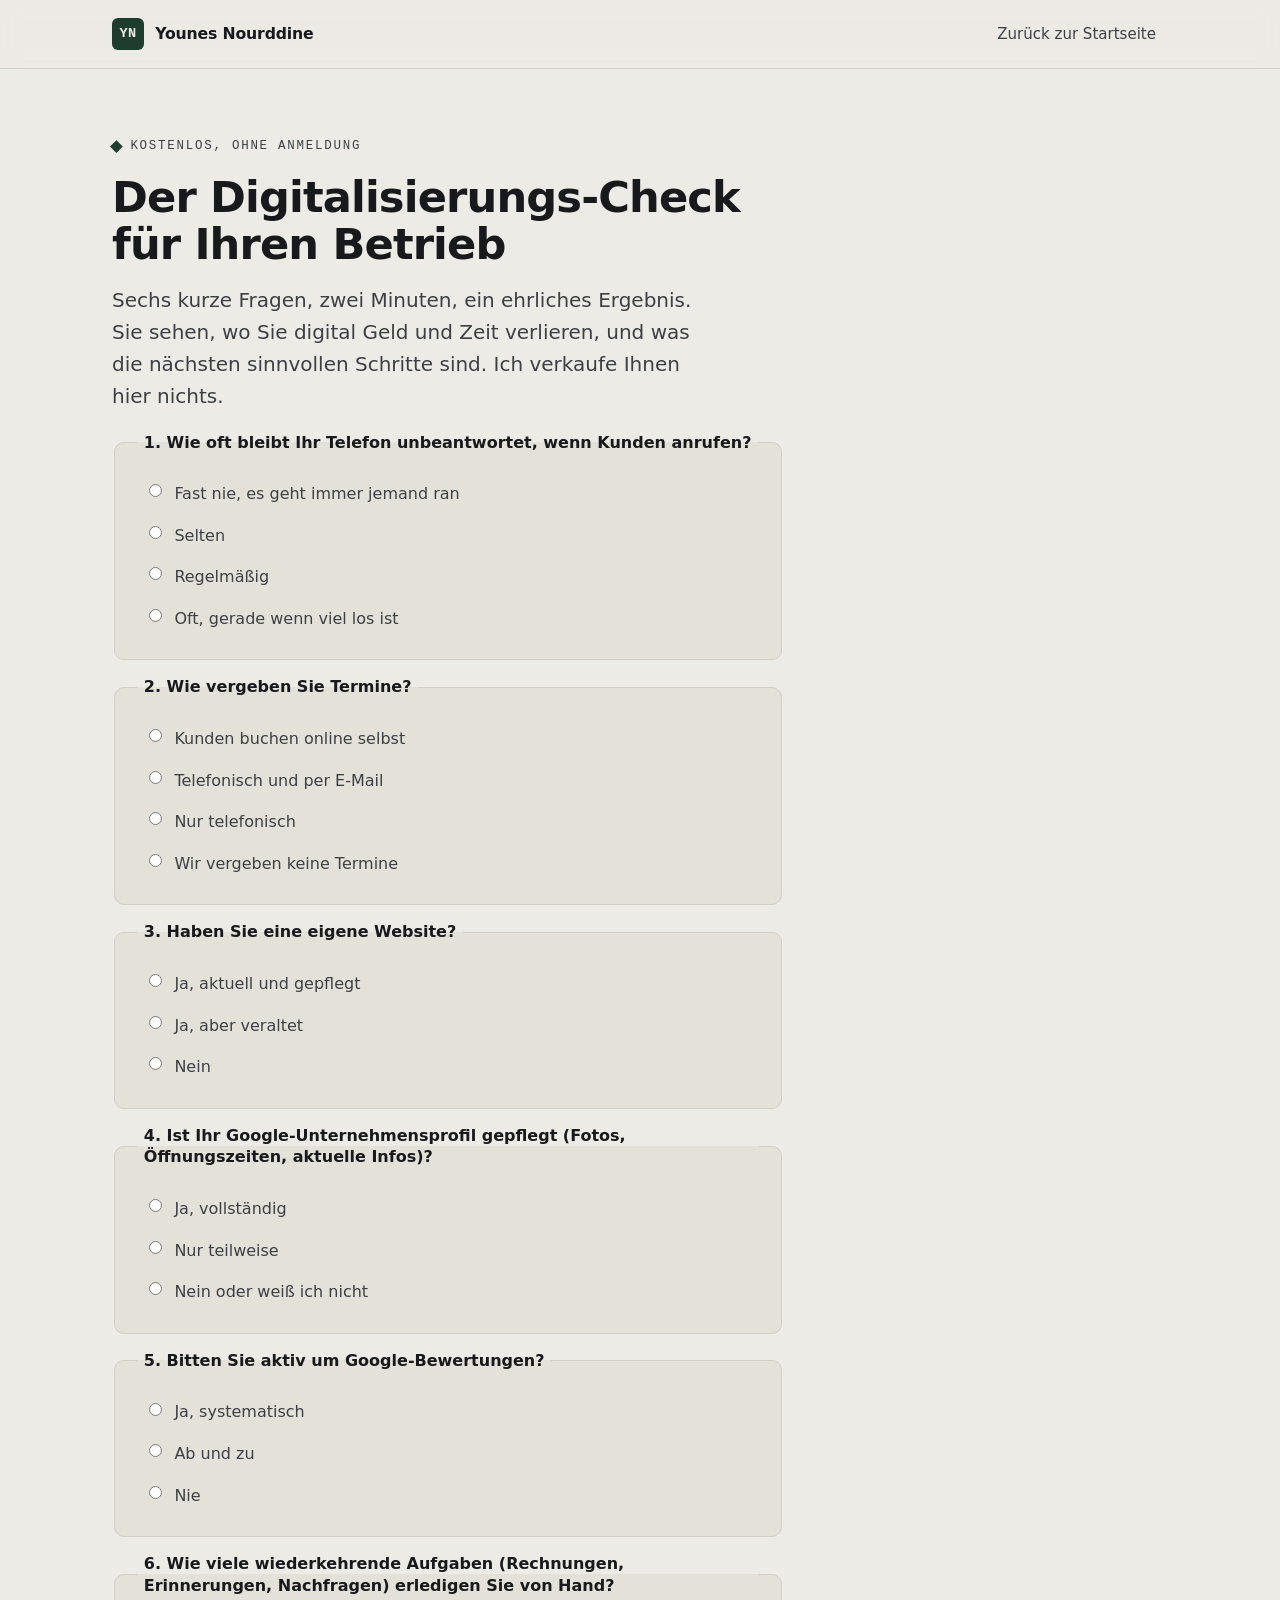
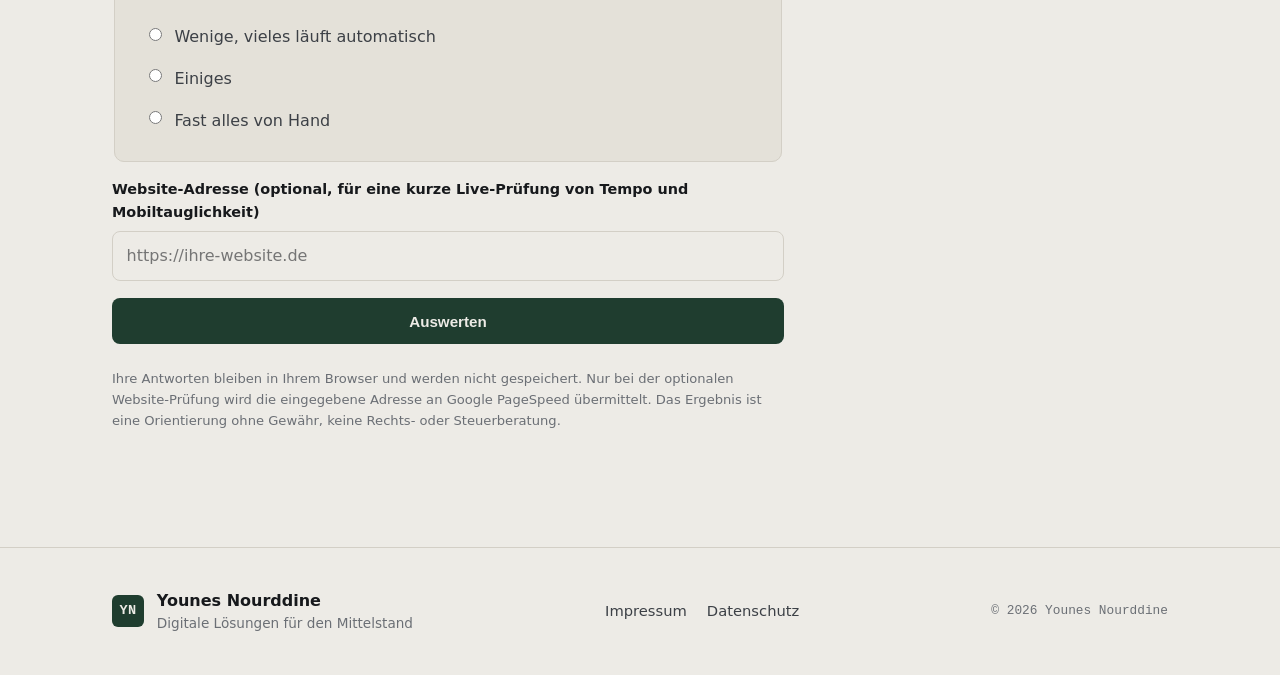
==== digitalisierungs-check.html @ c6365a05 "Digitalisierungs-Check als Tool plus Rechtstexte gefuellt Neuer interaktiver Digitalisierungs-Check " ====
<!doctype html>
<html lang="de">
<head>
  <meta charset="utf-8" />
  <meta name="viewport" content="width=device-width, initial-scale=1" />

  <title>Kostenloser Digitalisierungs-Check · Younes Nourddine</title>
  <meta name="description" content="In zwei Minuten ehrlich sehen, wo Ihr Betrieb digital Geld und Zeit verliert. Kostenlos, ohne Anmeldung, mit Live-Prüfung Ihrer Website." />
  <link rel="canonical" href="https://www.deine-domain.de/digitalisierungs-check.html" />
  <meta name="robots" content="index, follow" />
  <meta name="theme-color" content="#EDEBE6" />
  <link rel="icon" href="favicon.svg" type="image/svg+xml" />
  <link rel="stylesheet" href="css/styles.css" />
  <script src="js/check.js" defer></script>
</head>
<body>
  <a class="skip-link" href="#main">Zum Inhalt springen</a>

  <header class="site-header">
    <div class="wrap header-wrap">
      <a class="brand" href="index.html" aria-label="Younes Nourddine, Startseite">
        <span class="brand-mark" aria-hidden="true">YN</span>
        <span class="brand-name">Younes Nourddine</span>
      </a>
      <a class="nav-link" href="index.html">Zurück zur Startseite</a>
    </div>
  </header>

  <main id="main">
    <section class="check-hero">
      <div class="wrap">
        <p class="eyebrow"><span class="tick" aria-hidden="true"></span>Kostenlos, ohne Anmeldung</p>
        <h1 class="section-title">Der Digitalisierungs-Check für Ihren Betrieb</h1>
        <p class="check-lead">Sechs kurze Fragen, zwei Minuten, ein ehrliches Ergebnis. Sie sehen, wo Sie digital Geld und Zeit verlieren, und was die nächsten sinnvollen Schritte sind. Ich verkaufe Ihnen hier nichts.</p>
      </div>
    </section>

    <section class="section" style="padding-top:0">
      <div class="wrap">
        <form class="quiz" id="check-form" novalidate>

          <fieldset class="quiz-group">
            <legend>1. Wie oft bleibt Ihr Telefon unbeantwortet, wenn Kunden anrufen?</legend>
            <label class="quiz-opt"><input type="radio" name="erreichbarkeit" value="3" required /> Fast nie, es geht immer jemand ran</label>
            <label class="quiz-opt"><input type="radio" name="erreichbarkeit" value="2" /> Selten</label>
            <label class="quiz-opt"><input type="radio" name="erreichbarkeit" value="1" /> Regelmäßig</label>
            <label class="quiz-opt"><input type="radio" name="erreichbarkeit" value="0" /> Oft, gerade wenn viel los ist</label>
          </fieldset>

          <fieldset class="quiz-group">
            <legend>2. Wie vergeben Sie Termine?</legend>
            <label class="quiz-opt"><input type="radio" name="termine" value="3" required /> Kunden buchen online selbst</label>
            <label class="quiz-opt"><input type="radio" name="termine" value="2" /> Telefonisch und per E-Mail</label>
            <label class="quiz-opt"><input type="radio" name="termine" value="1" /> Nur telefonisch</label>
            <label class="quiz-opt"><input type="radio" name="termine" value="1" /> Wir vergeben keine Termine</label>
          </fieldset>

          <fieldset class="quiz-group">
            <legend>3. Haben Sie eine eigene Website?</legend>
            <label class="quiz-opt"><input type="radio" name="website" value="3" required /> Ja, aktuell und gepflegt</label>
            <label class="quiz-opt"><input type="radio" name="website" value="1" /> Ja, aber veraltet</label>
            <label class="quiz-opt"><input type="radio" name="website" value="0" /> Nein</label>
          </fieldset>

          <fieldset class="quiz-group">
            <legend>4. Ist Ihr Google-Unternehmensprofil gepflegt (Fotos, Öffnungszeiten, aktuelle Infos)?</legend>
            <label class="quiz-opt"><input type="radio" name="google" value="3" required /> Ja, vollständig</label>
            <label class="quiz-opt"><input type="radio" name="google" value="1" /> Nur teilweise</label>
            <label class="quiz-opt"><input type="radio" name="google" value="0" /> Nein oder weiß ich nicht</label>
          </fieldset>

          <fieldset class="quiz-group">
            <legend>5. Bitten Sie aktiv um Google-Bewertungen?</legend>
            <label class="quiz-opt"><input type="radio" name="bewertungen" value="3" required /> Ja, systematisch</label>
            <label class="quiz-opt"><input type="radio" name="bewertungen" value="1" /> Ab und zu</label>
            <label class="quiz-opt"><input type="radio" name="bewertungen" value="0" /> Nie</label>
          </fieldset>

          <fieldset class="quiz-group">
            <legend>6. Wie viele wiederkehrende Aufgaben (Rechnungen, Erinnerungen, Nachfragen) erledigen Sie von Hand?</legend>
            <label class="quiz-opt"><input type="radio" name="automatisierung" value="3" required /> Wenige, vieles läuft automatisch</label>
            <label class="quiz-opt"><input type="radio" name="automatisierung" value="1" /> Einiges</label>
            <label class="quiz-opt"><input type="radio" name="automatisierung" value="0" /> Fast alles von Hand</label>
          </fieldset>

          <div class="field">
            <label for="url">Website-Adresse (optional, für eine kurze Live-Prüfung von Tempo und Mobiltauglichkeit)</label>
            <input id="url" name="url" type="url" placeholder="https://ihre-website.de" inputmode="url" maxlength="200" />
          </div>

          <button class="btn btn-primary btn-block" type="submit" id="check-submit">Auswerten</button>
          <p class="disclaimer">Ihre Antworten bleiben in Ihrem Browser und werden nicht gespeichert. Nur bei der optionalen Website-Prüfung wird die eingegebene Adresse an Google PageSpeed übermittelt. Das Ergebnis ist eine Orientierung ohne Gewähr, keine Rechts- oder Steuerberatung.</p>
        </form>

        <section class="result" id="check-result" aria-live="polite" hidden></section>
      </div>
    </section>
  </main>

  <footer class="site-footer">
    <div class="wrap footer-wrap">
      <div class="footer-brand">
        <span class="brand-mark" aria-hidden="true">YN</span>
        <div>
          <p class="footer-name">Younes Nourddine</p>
          <p class="footer-tag">Digitale Lösungen für den Mittelstand</p>
        </div>
      </div>
      <nav class="footer-nav" aria-label="Rechtliches">
        <a href="pages/impressum.html">Impressum</a>
        <a href="pages/datenschutz.html">Datenschutz</a>
      </nav>
      <p class="footer-copy">© <span id="year">2026</span> Younes Nourddine</p>
    </div>
  </footer>
</body>
</html>
---- css/styles.css ----
/* ============================================================
   Younes Nourddine · Portfolio
   Palette: warmes Betongrau, Tintenschwarz, Tannengruen (Akzent)
   Type: System-Sans (Display/Body) + Monospace (Labels/Daten)
   ============================================================ */

:root {
  --paper: #edebe6;
  --paper-2: #e4e1d9;
  --ink: #17191c;
  --ink-soft: #3c4046;
  --ink-mute: #6b6f75;
  --line: #d3cfc6;
  --pine: #1f3d2f;
  --pine-600: #27503a;
  --pine-tint: rgba(31, 61, 47, 0.09);
  --on-dark: #eceae4;
  --on-dark-mute: #a7aaa2;

  --font-sans: system-ui, -apple-system, "Segoe UI", Roboto, "Helvetica Neue", Arial, sans-serif;
  --font-mono: ui-monospace, "SF Mono", SFMono-Regular, Menlo, Consolas, "Liberation Mono", monospace;

  --step-hero: clamp(2.4rem, 6.2vw + 0.6rem, 4.75rem);
  --step-h2: clamp(1.7rem, 3.2vw + 0.6rem, 2.7rem);
  --step-h3: clamp(1.15rem, 1vw + 0.9rem, 1.4rem);
  --step-lead: clamp(1.05rem, 0.6vw + 0.95rem, 1.25rem);

  --wrap: 72rem;
  --gutter: clamp(1.25rem, 4vw, 3rem);
  --section-y: clamp(4rem, 9vw, 7.5rem);

  --radius: 10px;
  --ease: cubic-bezier(0.22, 0.61, 0.36, 1);
}

/* ---------- Reset ---------- */
*, *::before, *::after { box-sizing: border-box; }
html { -webkit-text-size-adjust: 100%; scroll-behavior: smooth; }
body {
  margin: 0;
  background: var(--paper);
  color: var(--ink);
  font-family: var(--font-sans);
  font-size: 1rem;
  line-height: 1.6;
  -webkit-font-smoothing: antialiased;
  text-rendering: optimizeLegibility;
}
img { max-width: 100%; display: block; }
a { color: inherit; }
h1, h2, h3 { line-height: 1.08; letter-spacing: -0.02em; font-weight: 680; margin: 0; }
p { margin: 0; }
ul, ol, dl { margin: 0; padding: 0; list-style: none; }

@media (prefers-reduced-motion: reduce) {
  html { scroll-behavior: auto; }
}

/* ---------- Layout ---------- */
.wrap { width: 100%; max-width: var(--wrap); margin-inline: auto; padding-inline: var(--gutter); }
.section { padding-block: var(--section-y); }

.skip-link {
  position: absolute; left: -9999px; top: 0; z-index: 100;
  background: var(--ink); color: var(--on-dark);
  padding: 0.7rem 1rem; border-radius: 0 0 var(--radius) 0;
}
.skip-link:focus { left: 0; }

/* ---------- Shared type devices ---------- */
.eyebrow {
  font-family: var(--font-mono);
  font-size: 0.78rem;
  letter-spacing: 0.14em;
  text-transform: uppercase;
  color: var(--ink-soft);
  display: inline-flex;
  align-items: center;
  gap: 0.6rem;
  margin-bottom: 1.1rem;
}
.eyebrow--on-dark { color: var(--on-dark-mute); }
.tick {
  width: 0.55rem; height: 0.55rem;
  background: var(--pine);
  display: inline-block;
  transform: rotate(45deg);
}
.eyebrow--on-dark .tick { background: var(--on-dark); }

.section-title { font-size: var(--step-h2); max-width: 22ch; }
.section-head { max-width: 40rem; margin-bottom: clamp(2.5rem, 5vw, 4rem); }
.section-lead { font-size: var(--step-lead); color: var(--ink-soft); margin-top: 1rem; }

/* ---------- Header ---------- */
.site-header {
  position: sticky; top: 0; z-index: 50;
  background: color-mix(in srgb, var(--paper) 86%, transparent);
  backdrop-filter: saturate(1.1) blur(8px);
  border-bottom: 1px solid var(--line);
}
.header-wrap { display: flex; align-items: center; justify-content: space-between; min-height: 4.25rem; }
.brand { display: inline-flex; align-items: center; gap: 0.7rem; text-decoration: none; font-weight: 640; }
.brand-mark {
  font-family: var(--font-mono);
  font-weight: 600;
  font-size: 0.85rem;
  letter-spacing: 0.02em;
  color: var(--paper);
  background: var(--pine);
  width: 2rem; height: 2rem;
  display: inline-grid; place-items: center;
  border-radius: 6px;
}
.brand-name { font-size: 0.98rem; letter-spacing: -0.01em; }

.nav { display: flex; align-items: center; }
.nav-menu { display: flex; align-items: center; gap: 0.4rem; }
.nav-link {
  text-decoration: none;
  font-size: 0.94rem;
  color: var(--ink-soft);
  padding: 0.5rem 0.75rem;
  border-radius: 6px;
  transition: color 0.2s var(--ease), background 0.2s var(--ease);
}
.nav-link:hover { color: var(--ink); background: var(--pine-tint); }
.nav-link--cta {
  color: var(--pine);
  font-weight: 600;
  border: 1px solid var(--pine);
  margin-left: 0.4rem;
}
.nav-link--cta:hover { color: var(--paper); background: var(--pine); }

.nav-toggle {
  display: none;
  align-items: center; gap: 0.5rem;
  background: none; border: 1px solid var(--line);
  border-radius: 8px; padding: 0.5rem 0.7rem;
  font-family: var(--font-mono); font-size: 0.75rem; letter-spacing: 0.1em;
  text-transform: uppercase; color: var(--ink); cursor: pointer;
}
.nav-toggle-bars, .nav-toggle-bars::before, .nav-toggle-bars::after {
  content: ""; display: block; width: 18px; height: 2px; background: var(--ink); position: relative;
}
.nav-toggle-bars::before { position: absolute; top: -6px; }
.nav-toggle-bars::after { position: absolute; top: 6px; }

/* ---------- Buttons ---------- */
.btn {
  display: inline-flex; align-items: center; justify-content: center;
  font-size: 0.95rem; font-weight: 560; text-decoration: none;
  padding: 0.85rem 1.5rem; border-radius: 8px;
  border: 1px solid transparent; cursor: pointer;
  transition: transform 0.18s var(--ease), background 0.2s var(--ease), color 0.2s var(--ease), box-shadow 0.2s var(--ease);
}
.btn-primary { background: var(--pine); color: var(--paper); }
.btn-primary:hover { background: var(--pine-600); transform: translateY(-2px); box-shadow: 0 10px 22px -12px rgba(31, 61, 47, 0.8); }
.btn-ghost { background: transparent; color: var(--ink); border-color: var(--ink); }
.btn-ghost:hover { transform: translateY(-2px); background: var(--ink); color: var(--paper); }
.btn-block { width: 100%; }
.btn-sm { padding: 0.55rem 1rem; font-size: 0.9rem; }

/* ---------- Hero ---------- */
.hero { padding-block: clamp(3.5rem, 8vw, 6.5rem) var(--section-y); }
.hero-inner { max-width: 54rem; }
.hero-title { font-size: var(--step-hero); margin: 0 0 1.5rem; letter-spacing: -0.03em; }
.hero-sub { font-size: var(--step-lead); color: var(--ink-soft); max-width: 44ch; margin-bottom: 2rem; }
.hero-actions { display: flex; flex-wrap: wrap; gap: 0.85rem; margin-bottom: 3rem; }

.mark { position: relative; white-space: nowrap; color: var(--pine); }
.mark::after {
  content: ""; position: absolute; left: 0; right: 0; bottom: 0.06em; height: 0.14em;
  background: var(--pine);
  transform: scaleX(0); transform-origin: left;
  transition: transform 0.7s var(--ease) 0.35s;
}
.loaded .mark::after { transform: scaleX(1); }

.spec {
  display: flex; flex-wrap: wrap; gap: 0 clamp(1.5rem, 4vw, 3rem);
  border-top: 1px solid var(--line); padding-top: 1.4rem;
}
.spec li { display: flex; flex-direction: column; gap: 0.25rem; padding-block: 0.4rem; }
.spec-key {
  font-family: var(--font-mono); font-size: 0.72rem; letter-spacing: 0.12em;
  text-transform: uppercase; color: var(--ink-mute);
}
.spec-val { font-size: 0.98rem; font-weight: 560; }

/* ---------- Cards ---------- */
.cards { display: grid; gap: 1.25rem; grid-template-columns: repeat(auto-fit, minmax(min(100%, 17rem), 1fr)); }
.card {
  background: var(--paper-2);
  border: 1px solid var(--line);
  border-radius: var(--radius);
  padding: clamp(1.6rem, 3vw, 2.2rem);
  transition: transform 0.25s var(--ease), border-color 0.25s var(--ease), box-shadow 0.25s var(--ease);
}
.card:hover { transform: translateY(-4px); border-color: var(--pine); box-shadow: 0 18px 40px -28px rgba(23, 25, 28, 0.7); }
.card-index {
  font-family: var(--font-mono); font-size: 0.72rem; letter-spacing: 0.12em;
  text-transform: uppercase; color: var(--pine); display: block; margin-bottom: 1.1rem;
}
.card-title { font-size: var(--step-h3); margin-bottom: 0.7rem; }
.card-text { color: var(--ink-soft); }

/* ---------- Steps ---------- */
.steps { display: grid; gap: clamp(1.5rem, 4vw, 2.5rem); grid-template-columns: repeat(auto-fit, minmax(min(100%, 15rem), 1fr)); }
.step { border-top: 2px solid var(--ink); padding-top: 1.1rem; }
.step-num {
  font-family: var(--font-mono); font-size: 0.9rem; letter-spacing: 0.1em;
  color: var(--pine); display: block; margin-bottom: 0.8rem;
}
.step-title { font-size: var(--step-h3); margin-bottom: 0.55rem; }
.step-text { color: var(--ink-soft); }

/* ---------- Ueber mich (dark) ---------- */
.section--ink { background: var(--ink); color: var(--on-dark); }
.section--ink .section-title { color: var(--on-dark); max-width: 26ch; }
.about-grid { display: grid; gap: clamp(2rem, 5vw, 4rem); grid-template-columns: 1fr; align-items: start; }
.about-text p { color: var(--on-dark-mute); margin-top: 1.1rem; max-width: 52ch; }
.facts { border-top: 1px solid rgba(236, 234, 228, 0.18); }
.fact { display: flex; justify-content: space-between; gap: 1rem; padding: 0.95rem 0; border-bottom: 1px solid rgba(236, 234, 228, 0.14); }
.fact dt { font-family: var(--font-mono); font-size: 0.74rem; letter-spacing: 0.1em; text-transform: uppercase; color: var(--on-dark-mute); }
.fact dd { margin: 0; text-align: right; font-weight: 560; }

@media (min-width: 52rem) {
  .about-grid { grid-template-columns: 1.4fr 1fr; }
}

/* ---------- Kontakt ---------- */
.contact-grid { display: grid; gap: clamp(2rem, 5vw, 3.5rem); grid-template-columns: 1fr; align-items: start; }
.contact-intro p { color: var(--ink-soft); margin-top: 1rem; max-width: 42ch; }
.contact-intro .btn { margin-top: 1.6rem; }
.trust { font-size: 0.88rem; color: var(--ink-mute); margin-top: 1.6rem; }

.contact-form { background: var(--paper-2); border: 1px solid var(--line); border-radius: var(--radius); padding: clamp(1.6rem, 3vw, 2.2rem); }
.field { display: flex; flex-direction: column; gap: 0.4rem; margin-bottom: 1.1rem; }
.field label { font-size: 0.9rem; font-weight: 560; }
.optional { color: var(--ink-mute); font-weight: 400; }
.field input, .field textarea {
  font: inherit; color: var(--ink);
  background: var(--paper);
  border: 1px solid var(--line); border-radius: 8px;
  padding: 0.7rem 0.85rem; width: 100%;
  transition: border-color 0.2s var(--ease), box-shadow 0.2s var(--ease);
}
.field input:focus, .field textarea:focus {
  outline: none; border-color: var(--pine);
  box-shadow: 0 0 0 3px var(--pine-tint);
}
.field textarea { resize: vertical; min-height: 7rem; }
.field--check { flex-direction: row; align-items: flex-start; gap: 0.6rem; }
.field--check input { width: auto; margin-top: 0.25rem; accent-color: var(--pine); }
.field--check label { font-weight: 400; font-size: 0.88rem; color: var(--ink-soft); }
.field--check a { color: var(--pine); }

.hp { position: absolute; left: -9999px; width: 1px; height: 1px; overflow: hidden; }

.form-status { margin-top: 1rem; font-size: 0.92rem; min-height: 1.2em; }
.form-status.is-error { color: #8a2b1f; }
.form-status.is-ok { color: var(--pine); }

@media (min-width: 52rem) {
  .contact-grid { grid-template-columns: 1fr 1.1fr; }
}

/* ---------- Footer ---------- */
.site-footer { border-top: 1px solid var(--line); padding-block: 2.5rem; }
.footer-wrap { display: flex; flex-wrap: wrap; gap: 1.5rem 2.5rem; align-items: center; justify-content: space-between; }
.footer-brand { display: flex; align-items: center; gap: 0.8rem; }
.footer-name { font-weight: 620; }
.footer-tag { font-size: 0.85rem; color: var(--ink-mute); }
.footer-nav { display: flex; flex-wrap: wrap; gap: 1.25rem; }
.footer-nav a { text-decoration: none; color: var(--ink-soft); font-size: 0.92rem; border-bottom: 1px solid transparent; transition: border-color 0.2s var(--ease), color 0.2s var(--ease); }
.footer-nav a:hover { color: var(--ink); border-color: var(--pine); }
.footer-copy { font-family: var(--font-mono); font-size: 0.8rem; color: var(--ink-mute); }

/* ---------- Focus (Barrierefreiheit) ---------- */
:focus-visible { outline: 2px solid var(--pine); outline-offset: 3px; border-radius: 3px; }
.section--ink :focus-visible { outline-color: var(--on-dark); }

/* ---------- Scroll-Reveal ---------- */
.js .reveal { opacity: 0; transform: translateY(18px); transition: opacity 0.6s var(--ease), transform 0.6s var(--ease); }
.js .reveal.is-visible { opacity: 1; transform: none; }

@media (prefers-reduced-motion: reduce) {
  .js .reveal { opacity: 1; transform: none; transition: none; }
  .mark::after { transition: none; transform: scaleX(1); }
  .btn:hover, .card:hover { transform: none; }
}

/* ---------- Rechtstexte (Impressum / Datenschutz) ---------- */
.legal { max-width: 44rem; }
.legal h1 { font-size: var(--step-h2); margin-bottom: 1.5rem; }
.legal h2 { font-size: var(--step-h3); margin: 2.25rem 0 0.6rem; }
.legal p { color: var(--ink-soft); margin-bottom: 0.9rem; }
.legal a { color: var(--pine); }
.legal .placeholder { background: var(--pine-tint); padding: 0.05em 0.35em; border-radius: 4px; font-family: var(--font-mono); font-size: 0.9em; }
.legal-back { display: inline-flex; align-items: center; gap: 0.5rem; font-family: var(--font-mono); font-size: 0.78rem; letter-spacing: 0.1em; text-transform: uppercase; text-decoration: none; color: var(--ink-soft); margin-bottom: 2rem; }
.legal-back:hover { color: var(--pine); }

/* ---------- Digitalisierungs-Check ---------- */
.check-hero { padding-block: clamp(2.5rem, 6vw, 4rem) 1.25rem; }
.check-lead { font-size: var(--step-lead); color: var(--ink-soft); max-width: 48ch; margin-top: 1rem; }
.quiz { max-width: 42rem; }
.quiz-group { border: 1px solid var(--line); border-radius: var(--radius); padding: 1.25rem 1.4rem; margin-bottom: 1rem; background: var(--paper-2); }
.quiz-group legend { font-weight: 600; padding: 0 0.4rem; line-height: 1.35; }
.quiz-opt { display: flex; align-items: flex-start; gap: 0.6rem; padding: 0.5rem 0.4rem; color: var(--ink-soft); cursor: pointer; }
.quiz-opt input { margin-top: 0.2rem; accent-color: var(--pine); flex: none; }
.result { margin-top: 2rem; border-top: 2px solid var(--ink); padding-top: 2rem; max-width: 42rem; }
.score-num { font-size: clamp(3rem, 10vw, 5rem); font-weight: 680; line-height: 1; color: var(--pine); }
.score-label { font-family: var(--font-mono); text-transform: uppercase; letter-spacing: 0.1em; font-size: 0.8rem; color: var(--ink-soft); margin: 0.4rem 0 1.25rem; }
.rec-list { margin: 1rem 0 0; display: grid; gap: 0.75rem; }
.rec-item { border-left: 3px solid var(--pine); padding: 0.4rem 0 0.4rem 1rem; color: var(--ink-soft); }
.rec-free { font-family: var(--font-mono); font-size: 0.68rem; text-transform: uppercase; letter-spacing: 0.08em; color: var(--pine); display: inline-block; margin-left: 0.4rem; white-space: nowrap; }
.ps-line { font-weight: 560; margin: 0 0 1.25rem; }
.disclaimer { font-size: 0.82rem; color: var(--ink-mute); margin-top: 1.5rem; }

/* ---------- Mobile-Navigation ---------- */
@media (max-width: 47.99rem) {
  .nav-toggle { display: inline-flex; }
  .nav-menu {
    position: absolute;
    top: 100%;
    left: 0;
    right: 0;
    flex-direction: column;
    align-items: stretch;
    gap: 0;
    background: var(--paper);
    border-top: 1px solid var(--line);
    border-bottom: 1px solid var(--line);
    padding: 0.5rem var(--gutter) 1.25rem;
    box-shadow: 0 26px 44px -22px rgba(23, 25, 28, 0.55);
    display: none;
    z-index: 60;
  }
  .nav[data-open="true"] .nav-menu { display: flex; }
  .nav-link {
    display: block;
    color: var(--ink);
    padding: 1rem 0.25rem;
    border-radius: 0;
    border-bottom: 1px solid var(--line);
  }
  .nav-link:last-child { border-bottom: none; }
  .nav-link--cta {
    display: block;
    text-align: center;
    border: 1px solid var(--pine);
    border-radius: 8px;
    margin-top: 0.85rem;
  }
}
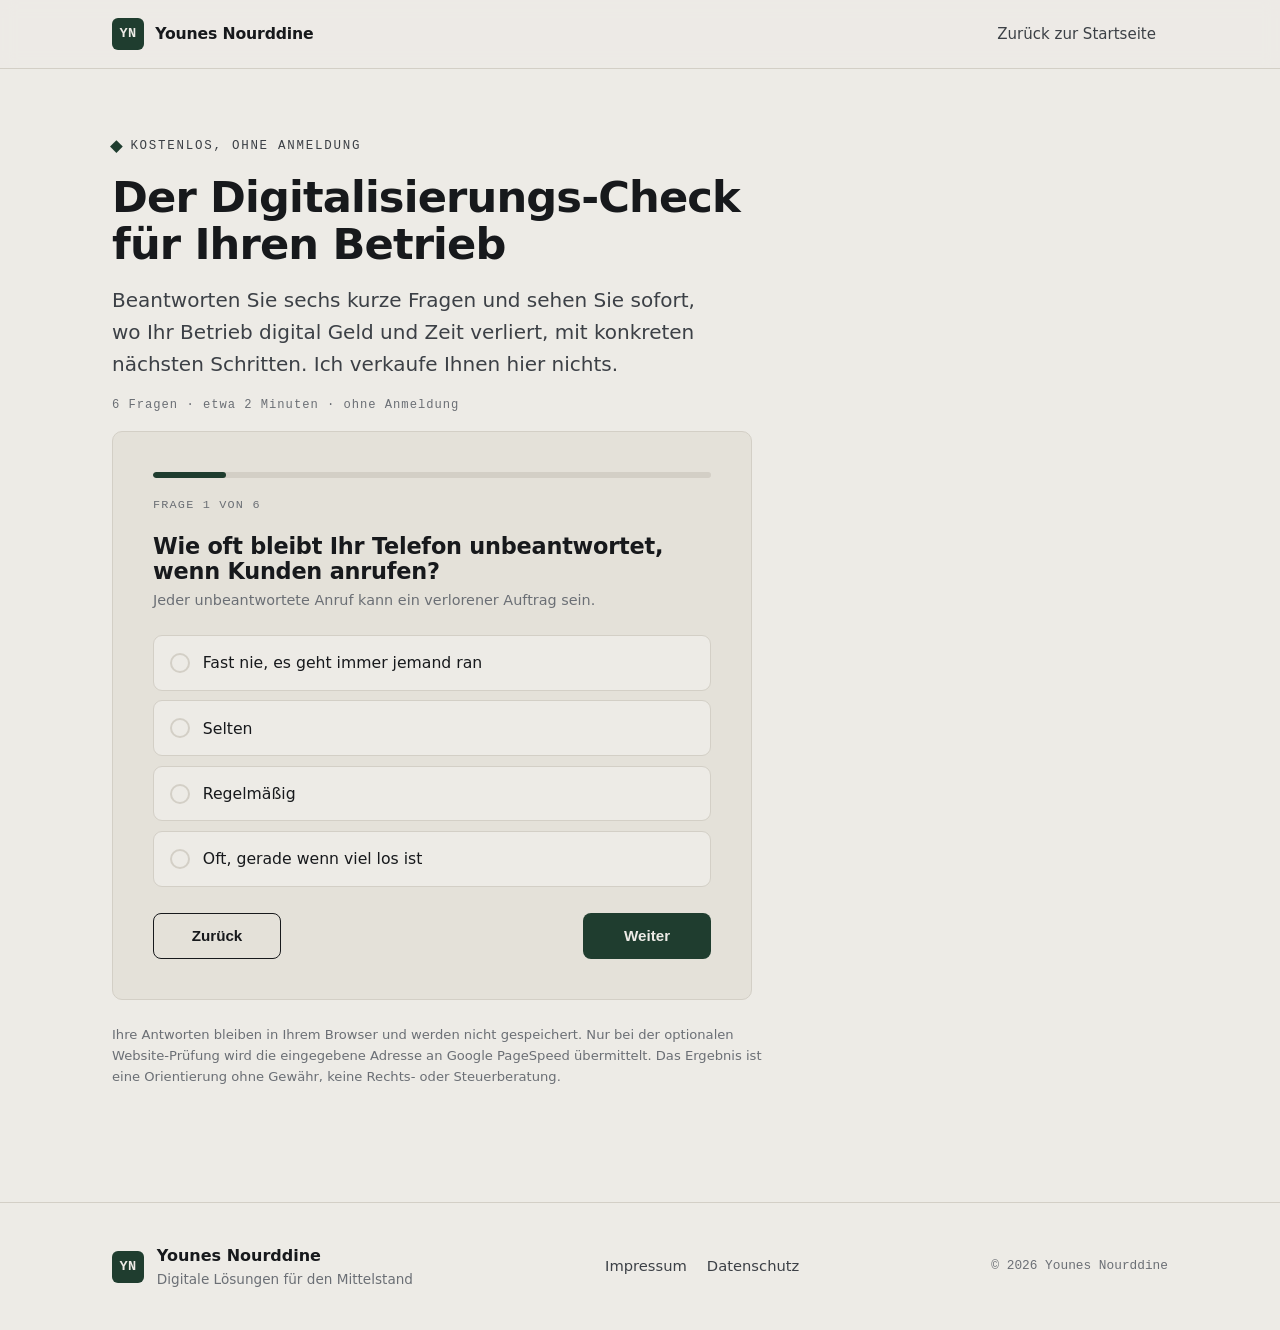
==== commit 05a24c6f: "Digitalisierungs-Check ueberarbeitet plus Demo-Feinschliff Check ist jetzt ein Schritt-fuer-Schritt-" ====
--- a/digitalisierungs-check.html
+++ b/digitalisierungs-check.html
@@ -31,68 +31,30 @@
       <div class="wrap">
         <p class="eyebrow"><span class="tick" aria-hidden="true"></span>Kostenlos, ohne Anmeldung</p>
         <h1 class="section-title">Der Digitalisierungs-Check für Ihren Betrieb</h1>
-        <p class="check-lead">Sechs kurze Fragen, zwei Minuten, ein ehrliches Ergebnis. Sie sehen, wo Sie digital Geld und Zeit verlieren, und was die nächsten sinnvollen Schritte sind. Ich verkaufe Ihnen hier nichts.</p>
+        <p class="check-lead">Beantworten Sie sechs kurze Fragen und sehen Sie sofort, wo Ihr Betrieb digital Geld und Zeit verliert, mit konkreten nächsten Schritten. Ich verkaufe Ihnen hier nichts.</p>
+        <p class="check-meta">6 Fragen · etwa 2 Minuten · ohne Anmeldung</p>
       </div>
     </section>
 
-    <section class="section" style="padding-top:0">
+    <section class="section" data-check>
       <div class="wrap">
-        <form class="quiz" id="check-form" novalidate>
+        <div class="quiz-card" id="quiz-card">
+          <div class="quiz-progress"><div class="quiz-progress-fill" id="progress-fill"></div></div>
+          <p class="quiz-count" id="quiz-count">Frage 1 von 6</p>
+          <div id="quiz-step" aria-live="polite"></div>
+          <div class="quiz-nav">
+            <button type="button" class="btn btn-ghost" id="back" hidden>Zurück</button>
+            <button type="button" class="btn btn-primary" id="next" disabled>Weiter</button>
+          </div>
+        </div>
 
-          <fieldset class="quiz-group">
-            <legend>1. Wie oft bleibt Ihr Telefon unbeantwortet, wenn Kunden anrufen?</legend>
-            <label class="quiz-opt"><input type="radio" name="erreichbarkeit" value="3" required /> Fast nie, es geht immer jemand ran</label>
-            <label class="quiz-opt"><input type="radio" name="erreichbarkeit" value="2" /> Selten</label>
-            <label class="quiz-opt"><input type="radio" name="erreichbarkeit" value="1" /> Regelmäßig</label>
-            <label class="quiz-opt"><input type="radio" name="erreichbarkeit" value="0" /> Oft, gerade wenn viel los ist</label>
-          </fieldset>
+        <div class="result" id="check-result" hidden aria-live="polite"></div>
 
-          <fieldset class="quiz-group">
-            <legend>2. Wie vergeben Sie Termine?</legend>
-            <label class="quiz-opt"><input type="radio" name="termine" value="3" required /> Kunden buchen online selbst</label>
-            <label class="quiz-opt"><input type="radio" name="termine" value="2" /> Telefonisch und per E-Mail</label>
-            <label class="quiz-opt"><input type="radio" name="termine" value="1" /> Nur telefonisch</label>
-            <label class="quiz-opt"><input type="radio" name="termine" value="1" /> Wir vergeben keine Termine</label>
-          </fieldset>
+        <p class="disclaimer">Ihre Antworten bleiben in Ihrem Browser und werden nicht gespeichert. Nur bei der optionalen Website-Prüfung wird die eingegebene Adresse an Google PageSpeed übermittelt. Das Ergebnis ist eine Orientierung ohne Gewähr, keine Rechts- oder Steuerberatung.</p>
 
-          <fieldset class="quiz-group">
-            <legend>3. Haben Sie eine eigene Website?</legend>
-            <label class="quiz-opt"><input type="radio" name="website" value="3" required /> Ja, aktuell und gepflegt</label>
-            <label class="quiz-opt"><input type="radio" name="website" value="1" /> Ja, aber veraltet</label>
-            <label class="quiz-opt"><input type="radio" name="website" value="0" /> Nein</label>
-          </fieldset>
-
-          <fieldset class="quiz-group">
-            <legend>4. Ist Ihr Google-Unternehmensprofil gepflegt (Fotos, Öffnungszeiten, aktuelle Infos)?</legend>
-            <label class="quiz-opt"><input type="radio" name="google" value="3" required /> Ja, vollständig</label>
-            <label class="quiz-opt"><input type="radio" name="google" value="1" /> Nur teilweise</label>
-            <label class="quiz-opt"><input type="radio" name="google" value="0" /> Nein oder weiß ich nicht</label>
-          </fieldset>
-
-          <fieldset class="quiz-group">
-            <legend>5. Bitten Sie aktiv um Google-Bewertungen?</legend>
-            <label class="quiz-opt"><input type="radio" name="bewertungen" value="3" required /> Ja, systematisch</label>
-            <label class="quiz-opt"><input type="radio" name="bewertungen" value="1" /> Ab und zu</label>
-            <label class="quiz-opt"><input type="radio" name="bewertungen" value="0" /> Nie</label>
-          </fieldset>
-
-          <fieldset class="quiz-group">
-            <legend>6. Wie viele wiederkehrende Aufgaben (Rechnungen, Erinnerungen, Nachfragen) erledigen Sie von Hand?</legend>
-            <label class="quiz-opt"><input type="radio" name="automatisierung" value="3" required /> Wenige, vieles läuft automatisch</label>
-            <label class="quiz-opt"><input type="radio" name="automatisierung" value="1" /> Einiges</label>
-            <label class="quiz-opt"><input type="radio" name="automatisierung" value="0" /> Fast alles von Hand</label>
-          </fieldset>
-
-          <div class="field">
-            <label for="url">Website-Adresse (optional, für eine kurze Live-Prüfung von Tempo und Mobiltauglichkeit)</label>
-            <input id="url" name="url" type="url" placeholder="https://ihre-website.de" inputmode="url" maxlength="200" />
-          </div>
-
-          <button class="btn btn-primary btn-block" type="submit" id="check-submit">Auswerten</button>
-          <p class="disclaimer">Ihre Antworten bleiben in Ihrem Browser und werden nicht gespeichert. Nur bei der optionalen Website-Prüfung wird die eingegebene Adresse an Google PageSpeed übermittelt. Das Ergebnis ist eine Orientierung ohne Gewähr, keine Rechts- oder Steuerberatung.</p>
-        </form>
-
-        <section class="result" id="check-result" aria-live="polite" hidden></section>
+        <noscript>
+          <p class="disclaimer">Für diesen Check muss JavaScript aktiviert sein. Sie erreichen mich sonst gern direkt über die <a href="index.html#kontakt">Startseite</a>.</p>
+        </noscript>
       </div>
     </section>
   </main>
--- a/css/styles.css
+++ b/css/styles.css
@@ -303,21 +303,77 @@
 .legal-back:hover { color: var(--pine); }
 
 /* ---------- Digitalisierungs-Check ---------- */
-.check-hero { padding-block: clamp(2.5rem, 6vw, 4rem) 1.25rem; }
+.check-hero { padding-block: clamp(2.5rem, 6vw, 4rem) 1rem; }
 .check-lead { font-size: var(--step-lead); color: var(--ink-soft); max-width: 48ch; margin-top: 1rem; }
-.quiz { max-width: 42rem; }
-.quiz-group { border: 1px solid var(--line); border-radius: var(--radius); padding: 1.25rem 1.4rem; margin-bottom: 1rem; background: var(--paper-2); }
-.quiz-group legend { font-weight: 600; padding: 0 0.4rem; line-height: 1.35; }
-.quiz-opt { display: flex; align-items: flex-start; gap: 0.6rem; padding: 0.5rem 0.4rem; color: var(--ink-soft); cursor: pointer; }
-.quiz-opt input { margin-top: 0.2rem; accent-color: var(--pine); flex: none; }
-.result { margin-top: 2rem; border-top: 2px solid var(--ink); padding-top: 2rem; max-width: 42rem; }
-.score-num { font-size: clamp(3rem, 10vw, 5rem); font-weight: 680; line-height: 1; color: var(--pine); }
-.score-label { font-family: var(--font-mono); text-transform: uppercase; letter-spacing: 0.1em; font-size: 0.8rem; color: var(--ink-soft); margin: 0.4rem 0 1.25rem; }
-.rec-list { margin: 1rem 0 0; display: grid; gap: 0.75rem; }
-.rec-item { border-left: 3px solid var(--pine); padding: 0.4rem 0 0.4rem 1rem; color: var(--ink-soft); }
-.rec-free { font-family: var(--font-mono); font-size: 0.68rem; text-transform: uppercase; letter-spacing: 0.08em; color: var(--pine); display: inline-block; margin-left: 0.4rem; white-space: nowrap; }
-.ps-line { font-weight: 560; margin: 0 0 1.25rem; }
-.disclaimer { font-size: 0.82rem; color: var(--ink-mute); margin-top: 1.5rem; }
+.check-meta { font-family: var(--font-mono); font-size: 0.76rem; letter-spacing: 0.08em; color: var(--ink-mute); margin-top: 1rem; }
+.section[data-check] { padding-top: 0; }
+
+.quiz-card { max-width: 40rem; background: var(--paper-2); border: 1px solid var(--line); border-radius: var(--radius); padding: clamp(1.5rem, 4vw, 2.5rem); }
+.quiz-progress { height: 6px; background: var(--line); border-radius: 999px; overflow: hidden; }
+.quiz-progress-fill { height: 100%; width: 6%; background: var(--pine); border-radius: 999px; transition: width 0.4s var(--ease); }
+.quiz-count { font-family: var(--font-mono); font-size: 0.74rem; letter-spacing: 0.1em; text-transform: uppercase; color: var(--ink-mute); margin: 1.1rem 0 1.25rem; }
+.quiz-question { font-size: var(--step-h3); margin-bottom: 0.4rem; letter-spacing: -0.01em; }
+.quiz-help { color: var(--ink-mute); font-size: 0.9rem; margin-bottom: 1.4rem; }
+
+.opt-list { display: grid; gap: 0.6rem; }
+.opt-card { position: relative; display: flex; align-items: center; gap: 0.8rem; border: 1px solid var(--line); border-radius: 9px; padding: 0.9rem 1rem; background: var(--paper); cursor: pointer; transition: border-color 0.18s var(--ease), background 0.18s var(--ease), transform 0.18s var(--ease); }
+.opt-card:hover { border-color: var(--pine); transform: translateY(-1px); }
+.opt-card input { position: absolute; opacity: 0; width: 1px; height: 1px; }
+.opt-check { flex: none; width: 20px; height: 20px; border: 2px solid var(--line); border-radius: 50%; display: grid; place-items: center; transition: border-color 0.18s var(--ease); }
+.opt-check::after { content: ""; width: 10px; height: 10px; border-radius: 50%; background: var(--pine); transform: scale(0); transition: transform 0.18s var(--ease); }
+.opt-card:has(input:checked) { border-color: var(--pine); background: var(--pine-tint); }
+.opt-card:has(input:checked) .opt-check { border-color: var(--pine); }
+.opt-card:has(input:checked) .opt-check::after { transform: scale(1); }
+.opt-card:focus-within { outline: 2px solid var(--pine); outline-offset: 2px; }
+.opt-label { font-size: 0.98rem; }
+
+.quiz-nav { display: flex; justify-content: space-between; gap: 1rem; margin-top: 1.6rem; }
+.quiz-nav .btn { min-width: 8rem; }
+
+/* Ergebnis */
+.result { max-width: 40rem; }
+.result-head { display: flex; align-items: center; gap: 1.5rem; flex-wrap: wrap; }
+.gauge { position: relative; width: 132px; height: 132px; flex: none; }
+.gauge svg { width: 100%; height: 100%; display: block; }
+.gauge-track { fill: none; stroke: var(--line); stroke-width: 12; }
+.gauge-val { fill: none; stroke-width: 12; stroke-linecap: round; transition: stroke-dashoffset 0.9s var(--ease); }
+.gauge-center { position: absolute; inset: 0; display: grid; place-content: center; text-align: center; }
+.gauge-num { font-size: 2.2rem; font-weight: 680; line-height: 1; }
+.gauge-of { font-family: var(--font-mono); font-size: 0.68rem; color: var(--ink-mute); }
+.score-word { font-size: var(--step-h3); margin-bottom: 0.3rem; }
+.score-sub { color: var(--ink-soft); max-width: 32ch; }
+
+.block-title { font-family: var(--font-mono); font-size: 0.74rem; letter-spacing: 0.1em; text-transform: uppercase; color: var(--ink-soft); margin: 2.25rem 0 1rem; }
+
+.cat-list { display: grid; gap: 0.8rem; }
+.cat-row { display: grid; grid-template-columns: 9rem 1fr; gap: 0.9rem; align-items: center; }
+.cat-label { font-size: 0.88rem; color: var(--ink-soft); }
+.cat-track { height: 9px; background: var(--line); border-radius: 999px; overflow: hidden; }
+.cat-fill { height: 100%; width: 0; border-radius: 999px; transition: width 0.7s var(--ease); }
+.is-high { background: #1f3d2f; }
+.is-mid { background: #b5842e; }
+.is-low { background: #9c3b2e; }
+
+.recs { display: grid; gap: 0.75rem; }
+.rec-card { border: 1px solid var(--line); border-left: 3px solid var(--pine); border-radius: 8px; padding: 0.9rem 1rem; background: var(--paper-2); }
+.rec-top { display: flex; align-items: center; gap: 0.5rem; margin-bottom: 0.35rem; flex-wrap: wrap; }
+.rec-badge { font-family: var(--font-mono); font-size: 0.64rem; letter-spacing: 0.06em; text-transform: uppercase; padding: 0.15rem 0.45rem; border-radius: 4px; color: #f3f1ec; }
+.rec-badge.prio-hoch { background: #9c3b2e; }
+.rec-badge.prio-mittel { background: #b5842e; }
+.rec-free { font-family: var(--font-mono); font-size: 0.64rem; letter-spacing: 0.06em; text-transform: uppercase; color: var(--pine); }
+.rec-title { font-weight: 600; }
+.rec-text { color: var(--ink-soft); font-size: 0.92rem; margin-top: 0.2rem; }
+
+.result-cta.cta-space { margin-top: 1.8rem; }
+.restart { display: inline-block; margin-top: 1.1rem; font-family: var(--font-mono); font-size: 0.76rem; letter-spacing: 0.06em; text-transform: uppercase; color: var(--ink-soft); background: none; border: none; padding: 0; cursor: pointer; text-decoration: underline; }
+.restart:hover { color: var(--pine); }
+
+.disclaimer { font-size: 0.82rem; color: var(--ink-mute); margin-top: 1.5rem; max-width: 42rem; }
+
+@media (max-width: 32rem) {
+  .cat-row { grid-template-columns: 1fr; gap: 0.3rem; }
+  .quiz-nav .btn { min-width: 0; flex: 1; }
+}
 
 /* ---------- Mobile-Navigation ---------- */
 @media (max-width: 47.99rem) {
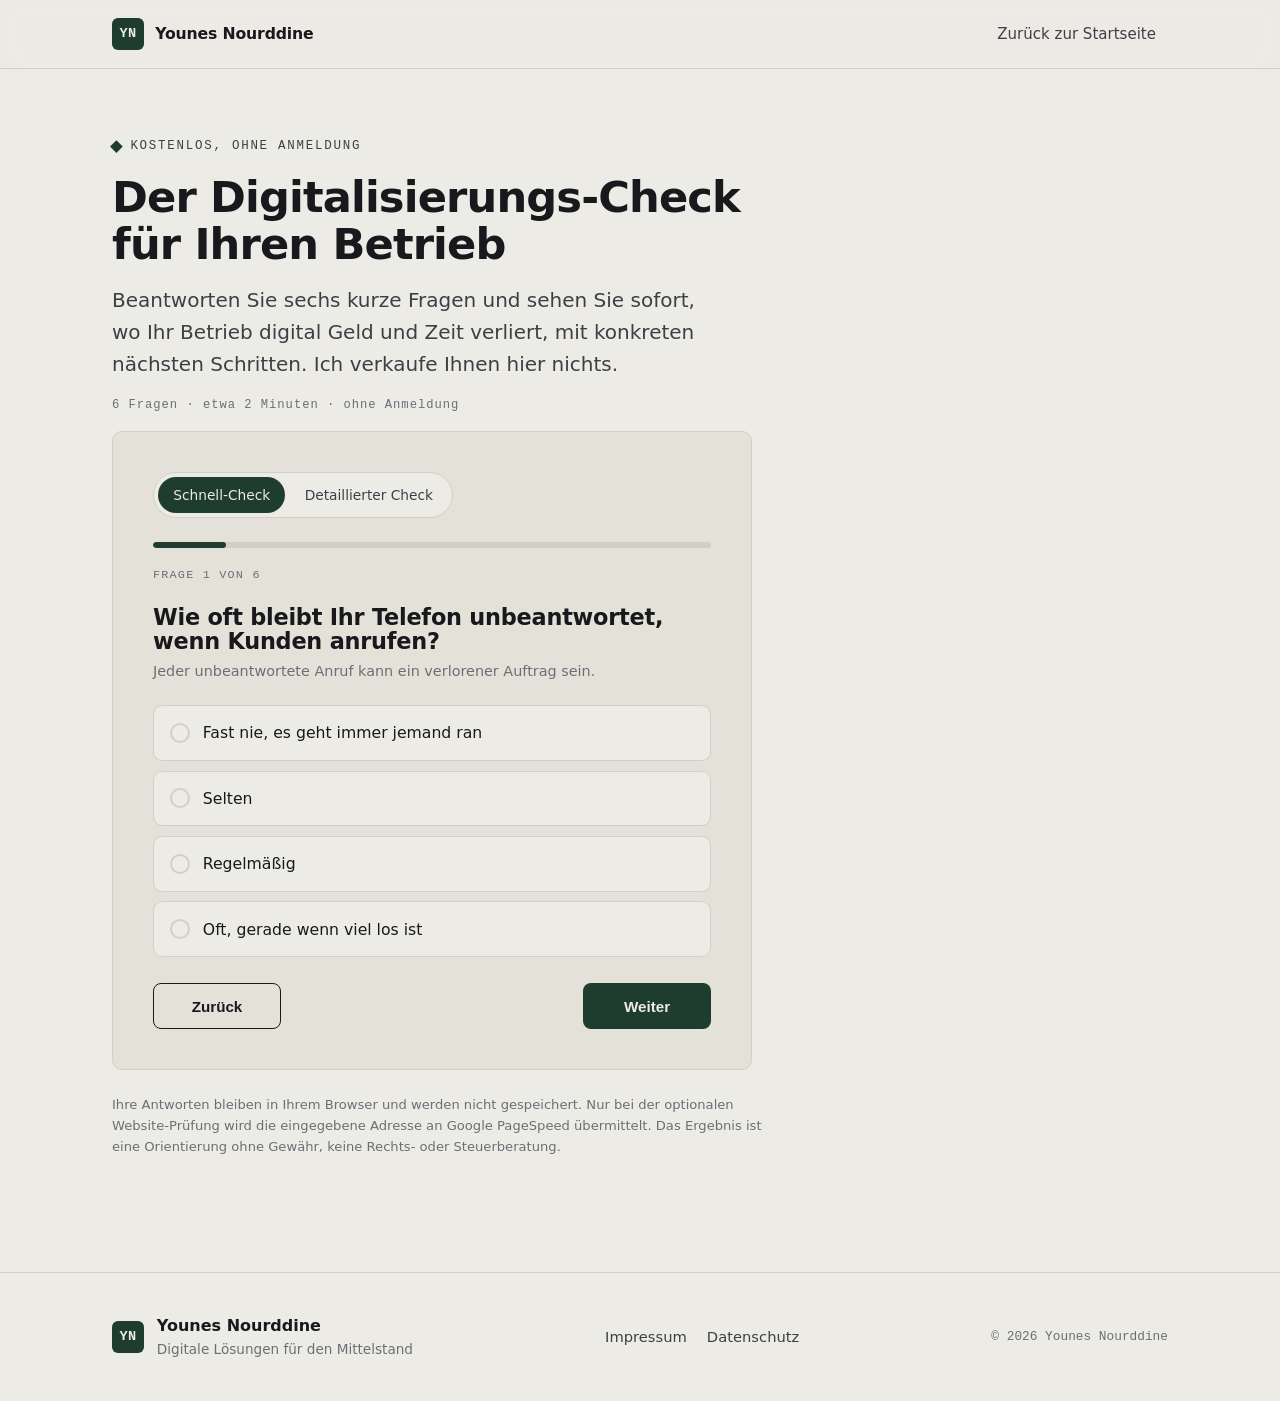
==== commit daaeca2a: "Deep Test: detaillierter Check mit 12 Fragen und Lead-Versand Modus-Umschalter Schnell (6) und Detai" ====
--- a/digitalisierungs-check.html
+++ b/digitalisierungs-check.html
@@ -39,6 +39,10 @@
     <section class="section" data-check>
       <div class="wrap">
         <div class="quiz-card" id="quiz-card">
+          <div class="mode-toggle" role="group" aria-label="Umfang wählen">
+            <button type="button" class="mode-btn is-active" id="mode-quick" aria-pressed="true">Schnell-Check</button>
+            <button type="button" class="mode-btn" id="mode-deep" aria-pressed="false">Detaillierter Check</button>
+          </div>
           <div class="quiz-progress"><div class="quiz-progress-fill" id="progress-fill"></div></div>
           <p class="quiz-count" id="quiz-count">Frage 1 von 6</p>
           <div id="quiz-step" aria-live="polite"></div>
--- a/css/styles.css
+++ b/css/styles.css
@@ -348,8 +348,9 @@
 .cat-list { display: grid; gap: 0.8rem; }
 .cat-row { display: grid; grid-template-columns: 9rem 1fr; gap: 0.9rem; align-items: center; }
 .cat-label { font-size: 0.88rem; color: var(--ink-soft); }
-.cat-track { height: 9px; background: var(--line); border-radius: 999px; overflow: hidden; }
-.cat-fill { height: 100%; width: 0; border-radius: 999px; transition: width 0.7s var(--ease); }
+.cat-track { display: block; height: 9px; background: var(--line); border-radius: 999px; overflow: hidden; }
+.cat-fill { display: block; height: 100%; width: 0; border-radius: 999px; transition: width 0.7s var(--ease); }
+.ps-note { color: var(--ink-mute); font-size: 0.9rem; margin-top: 1rem; }
 .is-high { background: #1f3d2f; }
 .is-mid { background: #b5842e; }
 .is-low { background: #9c3b2e; }
@@ -370,9 +371,19 @@
 
 .disclaimer { font-size: 0.82rem; color: var(--ink-mute); margin-top: 1.5rem; max-width: 42rem; }
 
+.mode-toggle { display: inline-flex; gap: 0.25rem; background: var(--paper); border: 1px solid var(--line); border-radius: 999px; padding: 0.25rem; margin-bottom: 1.5rem; }
+.mode-btn { border: none; background: none; font: inherit; font-size: 0.86rem; padding: 0.45rem 0.95rem; border-radius: 999px; cursor: pointer; color: var(--ink-soft); transition: background 0.18s var(--ease), color 0.18s var(--ease); }
+.mode-btn:hover { color: var(--ink); }
+.mode-btn.is-active { background: var(--pine); color: var(--paper); }
+
+.lead-form { margin-top: 2rem; border-top: 1px solid var(--line); padding-top: 1.75rem; }
+.lead-intro { color: var(--ink-soft); font-size: 0.92rem; margin-bottom: 1.25rem; max-width: 42ch; }
+
 @media (max-width: 32rem) {
   .cat-row { grid-template-columns: 1fr; gap: 0.3rem; }
   .quiz-nav .btn { min-width: 0; flex: 1; }
+  .mode-toggle { display: flex; }
+  .mode-btn { flex: 1; }
 }
 
 /* ---------- Mobile-Navigation ---------- */
